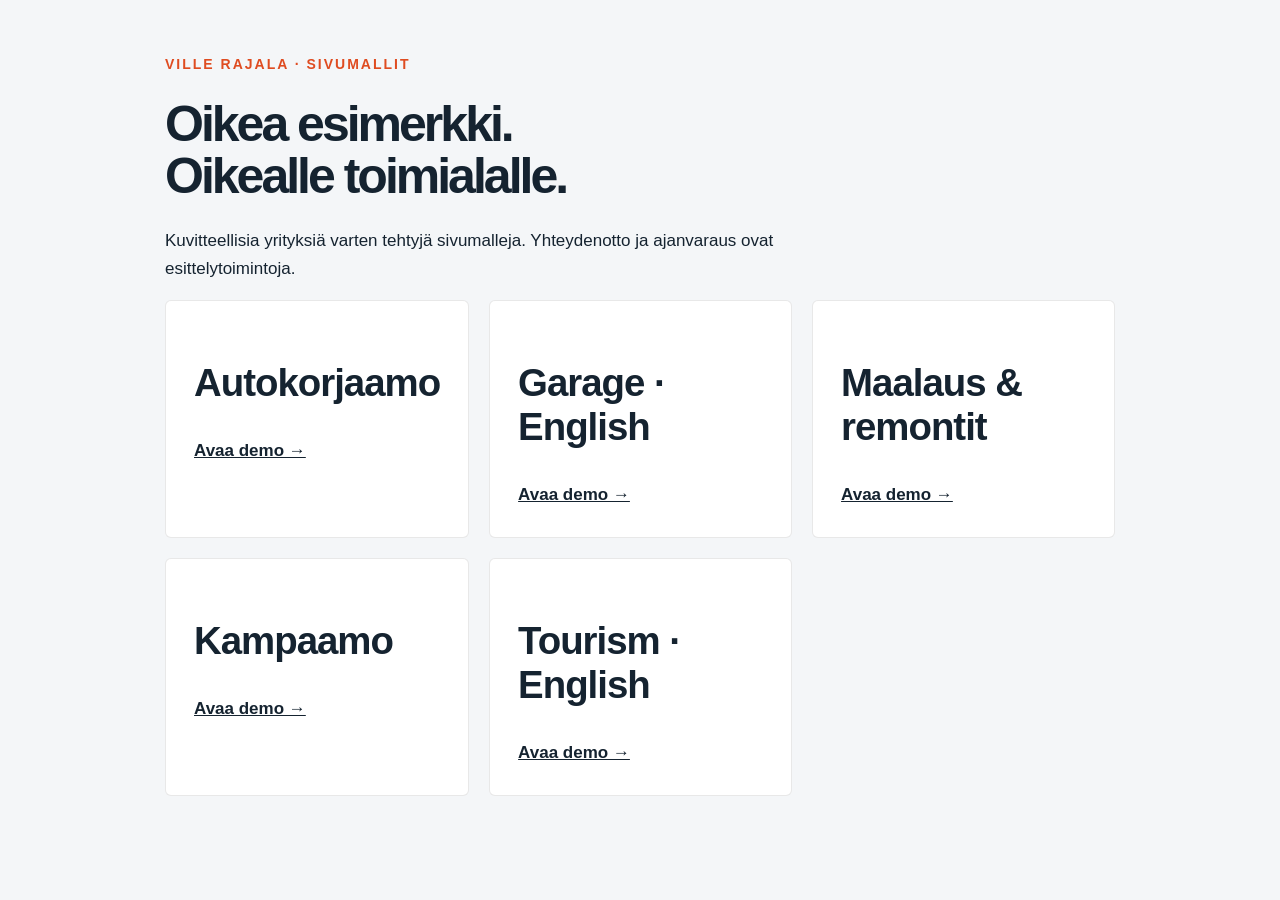
==== demos.html @ dd1b8a1c "Add fictional sector demos for garages, trades, salons and tourism" ====
<!doctype html>
<html lang="fi"><head><meta charset="utf-8"><meta name="viewport" content="width=device-width,initial-scale=1"><meta name="robots" content="noindex,nofollow"><title>Toimialakohtaiset sivumallit</title><style>
*{box-sizing:border-box}html{scroll-behavior:smooth}body{margin:0;font:17px/1.65 Arial,sans-serif;background:var(--paper);color:var(--ink);--paper:#f4f6f8;--ink:#152330;--accent:#df4c21}a{color:inherit}button,a{touch-action:manipulation}button{font:inherit;cursor:pointer}.notice{background:var(--ink);color:white;padding:10px 6%;font-size:14px;text-align:center}header{max-width:1240px;margin:auto;padding:24px 30px;display:flex;align-items:center;justify-content:space-between;gap:20px}.brand{font-size:25px;font-weight:900;letter-spacing:-1px;text-decoration:none}nav{display:flex;gap:25px;font-size:15px}nav a{text-decoration:none}main{max-width:1240px;margin:auto;padding:0 30px}.hero{display:grid;grid-template-columns:1fr 1fr;gap:50px;align-items:center;padding:45px 0 65px}.eyebrow{text-transform:uppercase;letter-spacing:2px;font-size:14px;font-weight:700;color:var(--accent)}h1{font-size:clamp(42px,5.7vw,76px);line-height:1.04;letter-spacing:-3px;margin:20px 0 25px;max-width:720px}h2{font-size:clamp(28px,3vw,40px);line-height:1.15;letter-spacing:-1px}h3{font-size:22px;line-height:1.25}p{max-width:650px}.lead{font-size:20px;color:var(--ink);opacity:.85}.button{display:inline-block;background:var(--ink);color:white;border:0;padding:16px 25px;text-decoration:none;border-radius:4px;font-weight:700}.secondary{margin-left:16px;font-size:15px}.photo{margin:0;position:relative}.photo img{width:100%;height:530px;object-fit:cover;display:block;border-radius:6px}.photo figcaption{font-size:12px;padding:8px 0;opacity:.65}.strip{border-top:1px solid #aaa7;border-bottom:1px solid #aaa7;display:flex;justify-content:space-between;gap:20px;padding:20px 0;font-weight:700}.section{padding:55px 0}.cards{display:grid;grid-template-columns:repeat(3,1fr);gap:20px}.card{background:white;border:1px solid #aaa4;padding:28px;border-radius:6px}.num{color:var(--accent);font-size:14px;letter-spacing:2px}.contact{background:var(--ink);color:white;padding:40px;border-radius:6px;display:grid;grid-template-columns:1.2fr 1fr;gap:40px}.contact h2{margin-top:0}.contact button{background:var(--paper);color:var(--ink);margin:0 8px 12px 0}.fine{font-size:14px;opacity:.75}.steps{display:flex;gap:28px;margin-top:30px}.steps>div{flex:1}footer{max-width:1240px;margin:auto;padding:35px 30px;font-size:14px;display:flex;justify-content:space-between;gap:25px}.gallery-links{display:flex;flex-wrap:wrap;gap:10px}.gallery-links a{padding:8px 12px;border:1px solid #aaa5;border-radius:4px}.hub{max-width:1000px;padding:50px 25px;margin:auto}.hub h1{font-size:50px}.hub .card a{font-weight:bold}.salon{--paper:#fff6f8;--ink:#441932;--accent:#b72865}.salon h1,.salon h2{font-family:Georgia,serif;font-weight:normal;letter-spacing:-2px}.salon .photo img{border-radius:220px 220px 8px 8px}.salon .hero{grid-template-columns:1.1fr .9fr}.trades{--paper:#f2f4ee;--ink:#223d2c;--accent:#9b421d}.trades .card{border-top:5px solid var(--ink)}.tourism{--paper:#f0f8fa;--ink:#063b4a;--accent:#087c83}.tourism .hero{grid-template-columns:1.1fr 1fr}.tourism .photo img{border-radius:140px 5px 5px 5px}.tourism h1{font-family:Georgia,serif;font-weight:normal}.tourism .card{border-radius:16px}dialog{max-width:520px;width:calc(100% - 40px);border:0;border-radius:12px;padding:30px;color:var(--ink);box-shadow:0 20px 100px #0005}dialog::backdrop{background:#0008}dialog h2{font-size:28px}a:focus-visible,button:focus-visible{outline:3px solid var(--accent);outline-offset:5px}@media(max-width:760px){header{padding:20px}nav{gap:14px;font-size:14px}main{padding:0 20px}.hero,.salon .hero,.tourism .hero{grid-template-columns:1fr;gap:25px;padding-top:25px}h1{letter-spacing:-2px}.photo img{height:350px}.cards,.contact{grid-template-columns:1fr}.strip{flex-wrap:wrap;font-size:14px}.contact{padding:25px}.steps{flex-direction:column;gap:0}footer{flex-direction:column}.secondary{display:inline-block;margin:15px 0 0}.hub .cards{grid-template-columns:1fr}}@media(prefers-reduced-motion:reduce){html{scroll-behavior:auto}}
</style></head><body><div id="app"></div><dialog id="demoDialog"><h2 id="dialogTitle"></h2><p id="dialogText"></p><button class="button" id="closeDialog">Sulje</button></dialog><script>
const q=new URLSearchParams(location.search),sector=q.get('sector'),en=q.get('lang')==='en'||sector==='tourism';
const configs={
garage:{brand:'VAIHDE / AUTOHUOLTO',enbrand:'SHIFT / AUTO SERVICE',eyebrow:'HUOLLOT · KORJAUKSET · DIAGNOSTIIKKA',eneyebrow:'SERVICING · REPAIRS · DIAGNOSTICS',title:'Autosi kuntoon.\nArki takaisin raiteilleen.',entitle:'Car trouble?\nLet’s get you moving.',lead:'Selkeästi sovittu työ, henkilökohtainen palvelu. Kerro, mitä autosi tarvitsee — sovitaan seuraava askel yhdessä.',enlead:'Straightforward advice and personal service. Tell us what your car needs and we’ll agree the next step together.',cta:'Kysy huoltoaikaa',encta:'Ask about availability',strip:['Huolto','Vianetsintä','Korjaus'],enstrip:['Service','Diagnostics','Repair'],services:[['Määräaikaishuolto','Kerro autosi malli, vuosimalli ja kilometrimäärä. Huollon sisältö ja hinta sovitaan ennen työtä.'],['Vianetsintä','Palaako merkkivalo tai kuuluuko outo ääni? Aloitetaan oireista ja selvitetään tarvittavat toimet.'],['Korjaustyöt','Jarrut, alusta ja tavalliset korjaukset. Työn laajuus ja mahdolliset lisätyöt käydään läpi yhdessä.']],enservices:[['Scheduled servicing','Share your car model, year and mileage. Agree the work and price before the service begins.'],['Fault diagnosis','A warning light or an unfamiliar sound? Start with the symptoms and identify the next steps.'],['Everyday repairs','Brakes, suspension and general repairs. Discuss the scope and any additional work before proceeding.']],alt:'Autokorjaamon työympäristö',enalt:'A car workshop',image:'https://images.unsplash.com/photo-1615906655593-ad0386982a0f?auto=format&fit=crop&w=1600&q=85'},
trades:{brand:'PINTA / MAALAUS & REMONTIT',eyebrow:'MAALAUS · PIENREMONTOINTI · VIIMEISTELY',title:'Uusi pinta.\nTilaa viihtyä.',lead:'Yhden huoneen raikastus tai kodin pintaremontti. Aloitetaan toiveistasi ja sovitaan toteutus, joka sopii arkeesi.',cta:'Kerro remonttitoiveesi',strip:['Sisämaalaukset','Pintaremontit','Huolellinen viimeistely'],services:[['Maalaustyöt','Seinät, katot ja muut sovitut pinnat. Sävyjen valinta, pohjatyöt ja toteutus käydään läpi ennen aloitusta.'],['Pienremontit','Pienet muutokset tekevät kodista toimivamman. Kerro kohteesta, niin rajataan työ ja aikataulu yhdessä.'],['Viimeistely','Listat ja yksityiskohdat viimeistelevät kokonaisuuden. Sovitaan myös suojaus ja työmaan siistiminen.']],alt:'Sinistä maalia levitetään telalla seinään',image:'https://images.unsplash.com/photo-1562259949-e8e7689d7828?auto=format&fit=crop&w=1600&q=85'},
salon:{brand:'LUMO / HAIR STUDIO',eyebrow:'LEIKKAUKSET · VÄRJÄYKSET · KAMPAUKSET',title:'Sinun hiuksesi.\nSinun tyylisi.',lead:'Pieni muutos tai kokonaan uusi ilme. Kuuntelemme toiveesi ja suunnittelemme hiukset, jotka tuntuvat omilta.',cta:'Kysy vapaata aikaa',strip:['Leikkaus','Väri','Viimeistely'],services:[['Leikkaus & muotoilu','Arkeen sopiva leikkaus alkaa keskustelusta. Kerro hiustesi pituus ja toiveesi aikaa sopiessasi.'],['Väri & sävyt','Pehmeää sävyä tai näkyvämpi muutos. Käydään läpi lähtötilanne ja tavoite ennen käsittelyä.'],['Kampaukset','Juhlapäivän viimeistely tai erityinen hetki. Kerro tilaisuudesta ja tuo halutessasi inspiraatiokuva.']],alt:'Hiusten muotoilua kampaamossa',image:'https://images.unsplash.com/photo-1580618672591-eb180b1a973f?auto=format&fit=crop&w=1600&q=85'},
tourism:{brand:'NUSA / ISLAND DAYS',eyebrow:'PRIVATE DAY TRIPS · ISLAND LIFE',title:'Less rushing.\nMore island.',lead:'Make room for the places you came to see. Plan a personal day around the coast, local stops and time on the water.',cta:'Plan a day out',strip:['Coastal days','Private itineraries','Local stops'],services:[['Coast & islands','Tell us where you’re staying and what you’d like to explore. Routes depend on local conditions and availability.'],['Your own pace','A day designed around your group. Discuss the stops, travel time and what is included before confirming.'],['A little more local','Leave time for a village stop, a market or a quiet view. Share your interests and we’ll shape a suggested day.']],alt:'Tropical Indonesian coast',image:'https://images.unsplash.com/photo-1678449722615-80036bf6e762?auto=format&fit=crop&w=1600&q=85'}
};
const escape=s=>String(s).replace(/[&<>"']/g,c=>({'&':'&amp;','<':'&lt;','>':'&gt;','"':'&quot;',"'":'&#39;'}[c]));
if(!configs[sector]){document.getElementById('app').innerHTML='<div class="hub"><span class="eyebrow">Ville Rajala · Sivumallit</span><h1>Oikea esimerkki.<br>Oikealle toimialalle.</h1><p>Kuvitteellisia yrityksiä varten tehtyjä sivumalleja. Yhteydenotto ja ajanvaraus ovat esittelytoimintoja.</p><div class="cards">'+[['garage','fi','Autokorjaamo'],['garage','en','Garage · English'],['trades','fi','Maalaus & remontit'],['salon','fi','Kampaamo'],['tourism','en','Tourism · English']].map(([s,l,t])=>'<article class="card"><h2>'+t+'</h2><a href="?sector='+s+'&lang='+l+'">Avaa demo →</a></article>').join('')+'</div></div>'}else{
const c=configs[sector],english=en;document.documentElement.lang=english?'en':'fi';document.body.className=sector;const v=k=>english&&c['en'+k]?c['en'+k]:c[k];const brand=v('brand');document.title=brand+' — '+(english?'Fictional website demo':'Kuvitteellinen sivumalli');
const services=v('services');document.getElementById('app').innerHTML=`<div class="notice">${english?'DEMO · Fictional business. No services can be booked or purchased here.':'ESITTELYMALLI · Kuvitteellinen yritys. Sivulta ei voi tilata palveluja.'}</div><header><a class="brand" href="#">${escape(brand)}</a><nav><a href="#services">${english?'Services':'Palvelut'}</a><a href="#contact">${english?'Contact':'Yhteydenotto'}</a></nav></header><main><section class="hero"><div><div class="eyebrow">${escape(v('eyebrow'))}</div><h1>${escape(v('title')).replace(/\n/g,'<br>')}</h1><p class="lead">${escape(v('lead'))}</p><a class="button" href="#contact">${escape(v('cta'))}</a><br><a class="secondary" href="#services">${english?'Explore the services':'Tutustu palveluihin'}</a></div><figure class="photo"><img src="${escape(c.image)}" alt="${escape(v('alt'))}" width="700" height="700"><figcaption>${english?'Illustrative stock photograph — not this fictional business.':'Kuvituskuva — ei kuvitteellisen yrityksen asiakastyö.'}</figcaption></figure></section><div class="strip">${v('strip').map(t=>'<span>'+escape(t)+'</span>').join('')}</div><section id="services" class="section"><span class="eyebrow">${english?'A place to start':'Mistä aloitetaan?'}</span><h2>${english?'Choose what you need.':'Palvelut sinun tarpeisiisi.'}</h2><div class="cards">${services.map(([t,d],i)=>'<article class="card"><span class="num">0'+(i+1)+'</span><h3>'+escape(t)+'</h3><p>'+escape(d)+'</p></article>').join('')}</div><div class="steps">${(english?['01 · Tell us what you have in mind','02 · Agree the details and price','03 · Confirm before work begins']:['01 · Kerro tarpeestasi','02 · Sovitaan sisältö ja hinta','03 · Vahvistetaan toteutus']).map(t=>'<div><p>'+t+'</p></div>').join('')}</div></section><section id="contact" class="section"><div class="contact"><div><h2>${escape(v('cta'))}</h2><p>${english?'Share your preferred date and a few details. In a real customer site, these buttons connect directly to the business.':'Kerro toivomasi ajankohta ja muutama tieto tarpeestasi. Asiakkaan valmiilla sivulla painikkeet yhdistävät suoraan yritykseen.'}</p><p class="fine">${english?'Demo contact details: no real address, hours or phone number is represented.':'Esittelymalli: todellinen osoite, aukioloajat ja yhteystiedot lisätään asiakkaan hyväksynnällä.'}</p></div><div><button class="button demo-action">${sector==='tourism'?'WhatsApp · demo':english?'Call · demo':'Soita · esittely'}</button><button class="button demo-action">${english?'Email · demo':'Sähköposti · esittely'}</button><p class="fine">${english?'No message is sent. This example does not collect personal information.':'Viestiä ei lähetetä. Tämä esimerkki ei kerää henkilötietoja.'}</p></div></div></section></main><footer><span>${escape(brand)} · ${english?'Fictional design example':'Kuvitteellinen sivumalli'}</span><a href="demos.html">${english?'All demo sites':'Kaikki sivumallit'}</a></footer>`;
const dialog=document.getElementById('demoDialog');document.getElementById('dialogTitle').textContent=english?'This is a demo':'Tämä on esittelytoiminto';document.getElementById('dialogText').textContent=english?'On a commissioned site, this button opens the business’s approved contact channel. No call, booking or message has been made.':'Tilatulla sivulla painike avaa yrityksen hyväksymän yhteydenottokanavan. Puhelua, varausta tai viestiä ei ole tehty.';document.getElementById('closeDialog').textContent=english?'Close':'Sulje';document.querySelectorAll('.demo-action').forEach(b=>b.addEventListener('click',()=>dialog.showModal()));document.getElementById('closeDialog').onclick=()=>dialog.close();
}
</script></body></html>
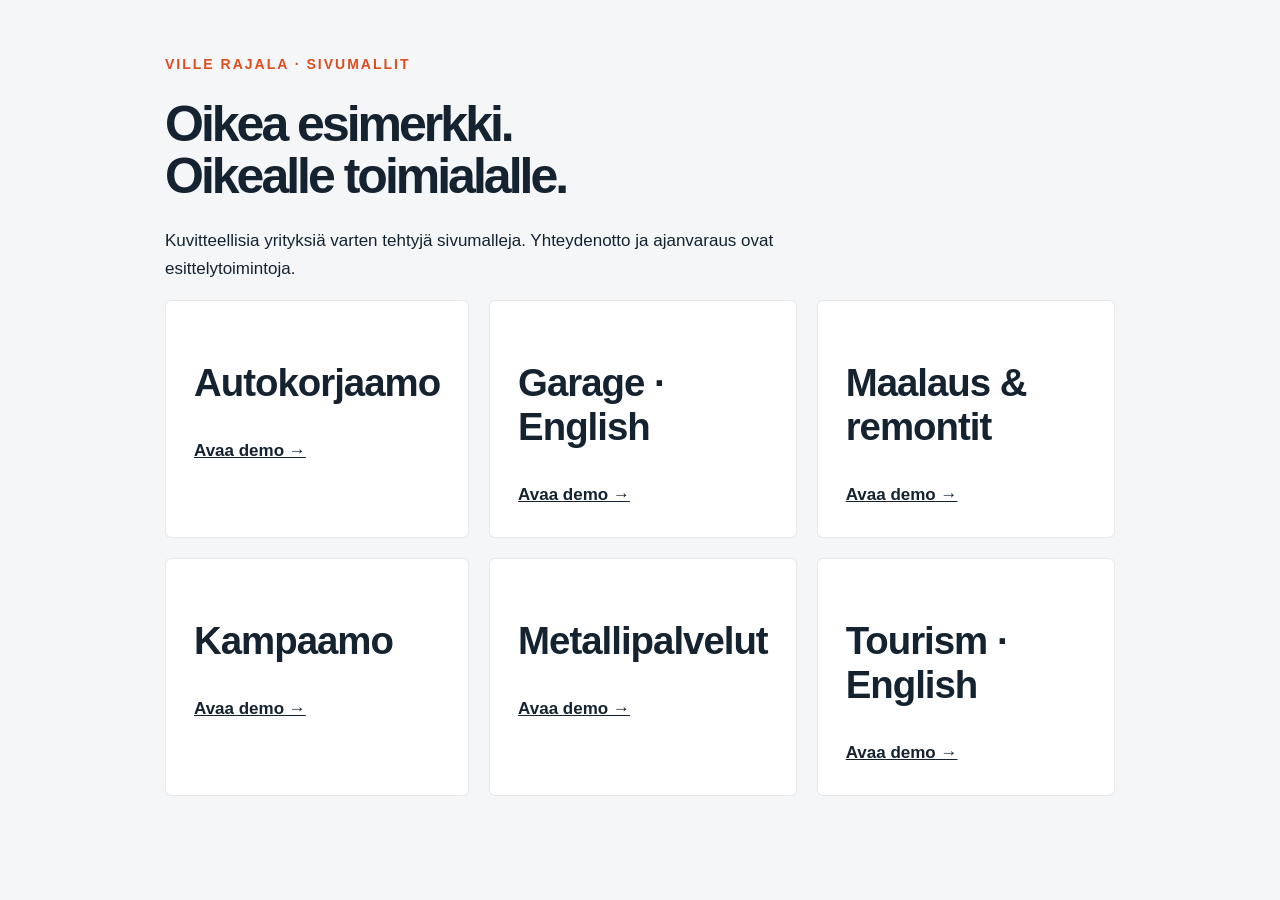
==== commit 4ff680db: "Add Finnish industrial services demo" ====
--- a/demos.html
+++ b/demos.html
@@ -1,16 +1,17 @@
 <!doctype html>
 <html lang="fi"><head><meta charset="utf-8"><meta name="viewport" content="width=device-width,initial-scale=1"><meta name="robots" content="noindex,nofollow"><title>Toimialakohtaiset sivumallit</title><style>
-*{box-sizing:border-box}html{scroll-behavior:smooth}body{margin:0;font:17px/1.65 Arial,sans-serif;background:var(--paper);color:var(--ink);--paper:#f4f6f8;--ink:#152330;--accent:#df4c21}a{color:inherit}button,a{touch-action:manipulation}button{font:inherit;cursor:pointer}.notice{background:var(--ink);color:white;padding:10px 6%;font-size:14px;text-align:center}header{max-width:1240px;margin:auto;padding:24px 30px;display:flex;align-items:center;justify-content:space-between;gap:20px}.brand{font-size:25px;font-weight:900;letter-spacing:-1px;text-decoration:none}nav{display:flex;gap:25px;font-size:15px}nav a{text-decoration:none}main{max-width:1240px;margin:auto;padding:0 30px}.hero{display:grid;grid-template-columns:1fr 1fr;gap:50px;align-items:center;padding:45px 0 65px}.eyebrow{text-transform:uppercase;letter-spacing:2px;font-size:14px;font-weight:700;color:var(--accent)}h1{font-size:clamp(42px,5.7vw,76px);line-height:1.04;letter-spacing:-3px;margin:20px 0 25px;max-width:720px}h2{font-size:clamp(28px,3vw,40px);line-height:1.15;letter-spacing:-1px}h3{font-size:22px;line-height:1.25}p{max-width:650px}.lead{font-size:20px;color:var(--ink);opacity:.85}.button{display:inline-block;background:var(--ink);color:white;border:0;padding:16px 25px;text-decoration:none;border-radius:4px;font-weight:700}.secondary{margin-left:16px;font-size:15px}.photo{margin:0;position:relative}.photo img{width:100%;height:530px;object-fit:cover;display:block;border-radius:6px}.photo figcaption{font-size:12px;padding:8px 0;opacity:.65}.strip{border-top:1px solid #aaa7;border-bottom:1px solid #aaa7;display:flex;justify-content:space-between;gap:20px;padding:20px 0;font-weight:700}.section{padding:55px 0}.cards{display:grid;grid-template-columns:repeat(3,1fr);gap:20px}.card{background:white;border:1px solid #aaa4;padding:28px;border-radius:6px}.num{color:var(--accent);font-size:14px;letter-spacing:2px}.contact{background:var(--ink);color:white;padding:40px;border-radius:6px;display:grid;grid-template-columns:1.2fr 1fr;gap:40px}.contact h2{margin-top:0}.contact button{background:var(--paper);color:var(--ink);margin:0 8px 12px 0}.fine{font-size:14px;opacity:.75}.steps{display:flex;gap:28px;margin-top:30px}.steps>div{flex:1}footer{max-width:1240px;margin:auto;padding:35px 30px;font-size:14px;display:flex;justify-content:space-between;gap:25px}.gallery-links{display:flex;flex-wrap:wrap;gap:10px}.gallery-links a{padding:8px 12px;border:1px solid #aaa5;border-radius:4px}.hub{max-width:1000px;padding:50px 25px;margin:auto}.hub h1{font-size:50px}.hub .card a{font-weight:bold}.salon{--paper:#fff6f8;--ink:#441932;--accent:#b72865}.salon h1,.salon h2{font-family:Georgia,serif;font-weight:normal;letter-spacing:-2px}.salon .photo img{border-radius:220px 220px 8px 8px}.salon .hero{grid-template-columns:1.1fr .9fr}.trades{--paper:#f2f4ee;--ink:#223d2c;--accent:#9b421d}.trades .card{border-top:5px solid var(--ink)}.tourism{--paper:#f0f8fa;--ink:#063b4a;--accent:#087c83}.tourism .hero{grid-template-columns:1.1fr 1fr}.tourism .photo img{border-radius:140px 5px 5px 5px}.tourism h1{font-family:Georgia,serif;font-weight:normal}.tourism .card{border-radius:16px}dialog{max-width:520px;width:calc(100% - 40px);border:0;border-radius:12px;padding:30px;color:var(--ink);box-shadow:0 20px 100px #0005}dialog::backdrop{background:#0008}dialog h2{font-size:28px}a:focus-visible,button:focus-visible{outline:3px solid var(--accent);outline-offset:5px}@media(max-width:760px){header{padding:20px}nav{gap:14px;font-size:14px}main{padding:0 20px}.hero,.salon .hero,.tourism .hero{grid-template-columns:1fr;gap:25px;padding-top:25px}h1{letter-spacing:-2px}.photo img{height:350px}.cards,.contact{grid-template-columns:1fr}.strip{flex-wrap:wrap;font-size:14px}.contact{padding:25px}.steps{flex-direction:column;gap:0}footer{flex-direction:column}.secondary{display:inline-block;margin:15px 0 0}.hub .cards{grid-template-columns:1fr}}@media(prefers-reduced-motion:reduce){html{scroll-behavior:auto}}
+*{box-sizing:border-box}html{scroll-behavior:smooth}body{margin:0;font:17px/1.65 Arial,sans-serif;background:var(--paper);color:var(--ink);--paper:#f4f6f8;--ink:#152330;--accent:#df4c21}a{color:inherit}button,a{touch-action:manipulation}button{font:inherit;cursor:pointer}.notice{background:var(--ink);color:white;padding:10px 6%;font-size:14px;text-align:center}header{max-width:1240px;margin:auto;padding:24px 30px;display:flex;align-items:center;justify-content:space-between;gap:20px}.brand{font-size:25px;font-weight:900;letter-spacing:-1px;text-decoration:none}nav{display:flex;gap:25px;font-size:15px}nav a{text-decoration:none}main{max-width:1240px;margin:auto;padding:0 30px}.hero{display:grid;grid-template-columns:1fr 1fr;gap:50px;align-items:center;padding:45px 0 65px}.eyebrow{text-transform:uppercase;letter-spacing:2px;font-size:14px;font-weight:700;color:var(--accent)}h1{font-size:clamp(42px,5.7vw,76px);line-height:1.04;letter-spacing:-3px;margin:20px 0 25px;max-width:720px}h2{font-size:clamp(28px,3vw,40px);line-height:1.15;letter-spacing:-1px}h3{font-size:22px;line-height:1.25}p{max-width:650px}.lead{font-size:20px;color:var(--ink);opacity:.85}.button{display:inline-block;background:var(--ink);color:white;border:0;padding:16px 25px;text-decoration:none;border-radius:4px;font-weight:700}.secondary{margin-left:16px;font-size:15px}.photo{margin:0;position:relative}.photo img{width:100%;height:530px;object-fit:cover;display:block;border-radius:6px}.photo figcaption{font-size:12px;padding:8px 0;opacity:.65}.strip{border-top:1px solid #aaa7;border-bottom:1px solid #aaa7;display:flex;justify-content:space-between;gap:20px;padding:20px 0;font-weight:700}.section{padding:55px 0}.cards{display:grid;grid-template-columns:repeat(3,1fr);gap:20px}.card{background:white;border:1px solid #aaa4;padding:28px;border-radius:6px}.num{color:var(--accent);font-size:14px;letter-spacing:2px}.contact{background:var(--ink);color:white;padding:40px;border-radius:6px;display:grid;grid-template-columns:1.2fr 1fr;gap:40px}.contact h2{margin-top:0}.contact button{background:var(--paper);color:var(--ink);margin:0 8px 12px 0}.fine{font-size:14px;opacity:.75}.steps{display:flex;gap:28px;margin-top:30px}.steps>div{flex:1}footer{max-width:1240px;margin:auto;padding:35px 30px;font-size:14px;display:flex;justify-content:space-between;gap:25px}.gallery-links{display:flex;flex-wrap:wrap;gap:10px}.gallery-links a{padding:8px 12px;border:1px solid #aaa5;border-radius:4px}.hub{max-width:1000px;padding:50px 25px;margin:auto}.hub h1{font-size:50px}.hub .card a{font-weight:bold}.salon{--paper:#fff6f8;--ink:#441932;--accent:#b72865}.salon h1,.salon h2{font-family:Georgia,serif;font-weight:normal;letter-spacing:-2px}.salon .photo img{border-radius:220px 220px 8px 8px}.salon .hero{grid-template-columns:1.1fr .9fr}.trades{--paper:#f2f4ee;--ink:#223d2c;--accent:#9b421d}.trades .card{border-top:5px solid var(--ink)}.industrial{--paper:#f0f2f3;--ink:#1c2930;--accent:#d66a1f}.industrial .card{border-left:5px solid var(--accent)}.industrial .photo img{filter:saturate(.72) contrast(1.08)}.tourism{--paper:#f0f8fa;--ink:#063b4a;--accent:#087c83}.tourism .hero{grid-template-columns:1.1fr 1fr}.tourism .photo img{border-radius:140px 5px 5px 5px}.tourism h1{font-family:Georgia,serif;font-weight:normal}.tourism .card{border-radius:16px}dialog{max-width:520px;width:calc(100% - 40px);border:0;border-radius:12px;padding:30px;color:var(--ink);box-shadow:0 20px 100px #0005}dialog::backdrop{background:#0008}dialog h2{font-size:28px}a:focus-visible,button:focus-visible{outline:3px solid var(--accent);outline-offset:5px}@media(max-width:760px){header{padding:20px}nav{gap:14px;font-size:14px}main{padding:0 20px}.hero,.salon .hero,.tourism .hero{grid-template-columns:1fr;gap:25px;padding-top:25px}h1{letter-spacing:-2px}.photo img{height:350px}.cards,.contact{grid-template-columns:1fr}.strip{flex-wrap:wrap;font-size:14px}.contact{padding:25px}.steps{flex-direction:column;gap:0}footer{flex-direction:column}.secondary{display:inline-block;margin:15px 0 0}.hub .cards{grid-template-columns:1fr}}@media(prefers-reduced-motion:reduce){html{scroll-behavior:auto}}
 </style></head><body><div id="app"></div><dialog id="demoDialog"><h2 id="dialogTitle"></h2><p id="dialogText"></p><button class="button" id="closeDialog">Sulje</button></dialog><script>
 const q=new URLSearchParams(location.search),sector=q.get('sector'),en=q.get('lang')==='en'||sector==='tourism';
 const configs={
 garage:{brand:'VAIHDE / AUTOHUOLTO',enbrand:'SHIFT / AUTO SERVICE',eyebrow:'HUOLLOT · KORJAUKSET · DIAGNOSTIIKKA',eneyebrow:'SERVICING · REPAIRS · DIAGNOSTICS',title:'Autosi kuntoon.\nArki takaisin raiteilleen.',entitle:'Car trouble?\nLet’s get you moving.',lead:'Selkeästi sovittu työ, henkilökohtainen palvelu. Kerro, mitä autosi tarvitsee — sovitaan seuraava askel yhdessä.',enlead:'Straightforward advice and personal service. Tell us what your car needs and we’ll agree the next step together.',cta:'Kysy huoltoaikaa',encta:'Ask about availability',strip:['Huolto','Vianetsintä','Korjaus'],enstrip:['Service','Diagnostics','Repair'],services:[['Määräaikaishuolto','Kerro autosi malli, vuosimalli ja kilometrimäärä. Huollon sisältö ja hinta sovitaan ennen työtä.'],['Vianetsintä','Palaako merkkivalo tai kuuluuko outo ääni? Aloitetaan oireista ja selvitetään tarvittavat toimet.'],['Korjaustyöt','Jarrut, alusta ja tavalliset korjaukset. Työn laajuus ja mahdolliset lisätyöt käydään läpi yhdessä.']],enservices:[['Scheduled servicing','Share your car model, year and mileage. Agree the work and price before the service begins.'],['Fault diagnosis','A warning light or an unfamiliar sound? Start with the symptoms and identify the next steps.'],['Everyday repairs','Brakes, suspension and general repairs. Discuss the scope and any additional work before proceeding.']],alt:'Autokorjaamon työympäristö',enalt:'A car workshop',image:'https://images.unsplash.com/photo-1615906655593-ad0386982a0f?auto=format&fit=crop&w=1600&q=85'},
 trades:{brand:'PINTA / MAALAUS & REMONTIT',eyebrow:'MAALAUS · PIENREMONTOINTI · VIIMEISTELY',title:'Uusi pinta.\nTilaa viihtyä.',lead:'Yhden huoneen raikastus tai kodin pintaremontti. Aloitetaan toiveistasi ja sovitaan toteutus, joka sopii arkeesi.',cta:'Kerro remonttitoiveesi',strip:['Sisämaalaukset','Pintaremontit','Huolellinen viimeistely'],services:[['Maalaustyöt','Seinät, katot ja muut sovitut pinnat. Sävyjen valinta, pohjatyöt ja toteutus käydään läpi ennen aloitusta.'],['Pienremontit','Pienet muutokset tekevät kodista toimivamman. Kerro kohteesta, niin rajataan työ ja aikataulu yhdessä.'],['Viimeistely','Listat ja yksityiskohdat viimeistelevät kokonaisuuden. Sovitaan myös suojaus ja työmaan siistiminen.']],alt:'Sinistä maalia levitetään telalla seinään',image:'https://images.unsplash.com/photo-1562259949-e8e7689d7828?auto=format&fit=crop&w=1600&q=85'},
 salon:{brand:'LUMO / HAIR STUDIO',eyebrow:'LEIKKAUKSET · VÄRJÄYKSET · KAMPAUKSET',title:'Sinun hiuksesi.\nSinun tyylisi.',lead:'Pieni muutos tai kokonaan uusi ilme. Kuuntelemme toiveesi ja suunnittelemme hiukset, jotka tuntuvat omilta.',cta:'Kysy vapaata aikaa',strip:['Leikkaus','Väri','Viimeistely'],services:[['Leikkaus & muotoilu','Arkeen sopiva leikkaus alkaa keskustelusta. Kerro hiustesi pituus ja toiveesi aikaa sopiessasi.'],['Väri & sävyt','Pehmeää sävyä tai näkyvämpi muutos. Käydään läpi lähtötilanne ja tavoite ennen käsittelyä.'],['Kampaukset','Juhlapäivän viimeistely tai erityinen hetki. Kerro tilaisuudesta ja tuo halutessasi inspiraatiokuva.']],alt:'Hiusten muotoilua kampaamossa',image:'https://images.unsplash.com/photo-1580618672591-eb180b1a973f?auto=format&fit=crop&w=1600&q=85'},
+industrial:{brand:'TERÄS / METALLIPALVELUT',eyebrow:'HITSAUS · KONEISTUS · ASENNUKSET',title:'Metallityöt.\nMitoista valmiiksi.',lead:'Yksittäinen osa tai sovittu kokonaisuus. Kerro kohde, materiaali ja mitat — rajataan toteutus ennen työn aloitusta.',cta:'Pyydä arviota työstä',strip:['Hitsaus','Koneistus','Asennukset'],services:[['Hitsaus ja korjaukset','Teräs- ja metallirakenteiden sovitut hitsaus- ja korjaustyöt. Materiaali, mitat ja käyttökohde käydään läpi ennen tarjousta.'],['Koneistus ja valmistus','Yksittäiset osat ja pienet sarjat piirustusten tai sovittujen mittojen mukaan. Toleranssit ja toimitussisältö vahvistetaan etukäteen.'],['Asennus ja huolto','Sovitut asennus- ja kunnossapitotyöt yrityksille ja muille asiakkaille. Kohde, työvaiheet ja turvallisuusvaatimukset määritellään ennen toteutusta.']],alt:'Metallityötä teollisessa työympäristössä',image:'https://images.unsplash.com/photo-1504917595217-d4dc5ebe6122?auto=format&fit=crop&w=1600&q=85'},
 tourism:{brand:'NUSA / ISLAND DAYS',eyebrow:'PRIVATE DAY TRIPS · ISLAND LIFE',title:'Less rushing.\nMore island.',lead:'Make room for the places you came to see. Plan a personal day around the coast, local stops and time on the water.',cta:'Plan a day out',strip:['Coastal days','Private itineraries','Local stops'],services:[['Coast & islands','Tell us where you’re staying and what you’d like to explore. Routes depend on local conditions and availability.'],['Your own pace','A day designed around your group. Discuss the stops, travel time and what is included before confirming.'],['A little more local','Leave time for a village stop, a market or a quiet view. Share your interests and we’ll shape a suggested day.']],alt:'Tropical Indonesian coast',image:'https://images.unsplash.com/photo-1678449722615-80036bf6e762?auto=format&fit=crop&w=1600&q=85'}
 };
 const escape=s=>String(s).replace(/[&<>"']/g,c=>({'&':'&amp;','<':'&lt;','>':'&gt;','"':'&quot;',"'":'&#39;'}[c]));
-if(!configs[sector]){document.getElementById('app').innerHTML='<div class="hub"><span class="eyebrow">Ville Rajala · Sivumallit</span><h1>Oikea esimerkki.<br>Oikealle toimialalle.</h1><p>Kuvitteellisia yrityksiä varten tehtyjä sivumalleja. Yhteydenotto ja ajanvaraus ovat esittelytoimintoja.</p><div class="cards">'+[['garage','fi','Autokorjaamo'],['garage','en','Garage · English'],['trades','fi','Maalaus & remontit'],['salon','fi','Kampaamo'],['tourism','en','Tourism · English']].map(([s,l,t])=>'<article class="card"><h2>'+t+'</h2><a href="?sector='+s+'&lang='+l+'">Avaa demo →</a></article>').join('')+'</div></div>'}else{
+if(!configs[sector]){document.getElementById('app').innerHTML='<div class="hub"><span class="eyebrow">Ville Rajala · Sivumallit</span><h1>Oikea esimerkki.<br>Oikealle toimialalle.</h1><p>Kuvitteellisia yrityksiä varten tehtyjä sivumalleja. Yhteydenotto ja ajanvaraus ovat esittelytoimintoja.</p><div class="cards">'+[['garage','fi','Autokorjaamo'],['garage','en','Garage · English'],['trades','fi','Maalaus & remontit'],['salon','fi','Kampaamo'],['industrial','fi','Metallipalvelut'],['tourism','en','Tourism · English']].map(([s,l,t])=>'<article class="card"><h2>'+t+'</h2><a href="?sector='+s+'&lang='+l+'">Avaa demo →</a></article>').join('')+'</div></div>'}else{
 const c=configs[sector],english=en;document.documentElement.lang=english?'en':'fi';document.body.className=sector;const v=k=>english&&c['en'+k]?c['en'+k]:c[k];const brand=v('brand');document.title=brand+' — '+(english?'Fictional website demo':'Kuvitteellinen sivumalli');
 const services=v('services');document.getElementById('app').innerHTML=`<div class="notice">${english?'DEMO · Fictional business. No services can be booked or purchased here.':'ESITTELYMALLI · Kuvitteellinen yritys. Sivulta ei voi tilata palveluja.'}</div><header><a class="brand" href="#">${escape(brand)}</a><nav><a href="#services">${english?'Services':'Palvelut'}</a><a href="#contact">${english?'Contact':'Yhteydenotto'}</a></nav></header><main><section class="hero"><div><div class="eyebrow">${escape(v('eyebrow'))}</div><h1>${escape(v('title')).replace(/\n/g,'<br>')}</h1><p class="lead">${escape(v('lead'))}</p><a class="button" href="#contact">${escape(v('cta'))}</a><br><a class="secondary" href="#services">${english?'Explore the services':'Tutustu palveluihin'}</a></div><figure class="photo"><img src="${escape(c.image)}" alt="${escape(v('alt'))}" width="700" height="700"><figcaption>${english?'Illustrative stock photograph — not this fictional business.':'Kuvituskuva — ei kuvitteellisen yrityksen asiakastyö.'}</figcaption></figure></section><div class="strip">${v('strip').map(t=>'<span>'+escape(t)+'</span>').join('')}</div><section id="services" class="section"><span class="eyebrow">${english?'A place to start':'Mistä aloitetaan?'}</span><h2>${english?'Choose what you need.':'Palvelut sinun tarpeisiisi.'}</h2><div class="cards">${services.map(([t,d],i)=>'<article class="card"><span class="num">0'+(i+1)+'</span><h3>'+escape(t)+'</h3><p>'+escape(d)+'</p></article>').join('')}</div><div class="steps">${(english?['01 · Tell us what you have in mind','02 · Agree the details and price','03 · Confirm before work begins']:['01 · Kerro tarpeestasi','02 · Sovitaan sisältö ja hinta','03 · Vahvistetaan toteutus']).map(t=>'<div><p>'+t+'</p></div>').join('')}</div></section><section id="contact" class="section"><div class="contact"><div><h2>${escape(v('cta'))}</h2><p>${english?'Share your preferred date and a few details. In a real customer site, these buttons connect directly to the business.':'Kerro toivomasi ajankohta ja muutama tieto tarpeestasi. Asiakkaan valmiilla sivulla painikkeet yhdistävät suoraan yritykseen.'}</p><p class="fine">${english?'Demo contact details: no real address, hours or phone number is represented.':'Esittelymalli: todellinen osoite, aukioloajat ja yhteystiedot lisätään asiakkaan hyväksynnällä.'}</p></div><div><button class="button demo-action">${sector==='tourism'?'WhatsApp · demo':english?'Call · demo':'Soita · esittely'}</button><button class="button demo-action">${english?'Email · demo':'Sähköposti · esittely'}</button><p class="fine">${english?'No message is sent. This example does not collect personal information.':'Viestiä ei lähetetä. Tämä esimerkki ei kerää henkilötietoja.'}</p></div></div></section></main><footer><span>${escape(brand)} · ${english?'Fictional design example':'Kuvitteellinen sivumalli'}</span><a href="demos.html">${english?'All demo sites':'Kaikki sivumallit'}</a></footer>`;
 const dialog=document.getElementById('demoDialog');document.getElementById('dialogTitle').textContent=english?'This is a demo':'Tämä on esittelytoiminto';document.getElementById('dialogText').textContent=english?'On a commissioned site, this button opens the business’s approved contact channel. No call, booking or message has been made.':'Tilatulla sivulla painike avaa yrityksen hyväksymän yhteydenottokanavan. Puhelua, varausta tai viestiä ei ole tehty.';document.getElementById('closeDialog').textContent=english?'Close':'Sulje';document.querySelectorAll('.demo-action').forEach(b=>b.addEventListener('click',()=>dialog.showModal()));document.getElementById('closeDialog').onclick=()=>dialog.close();
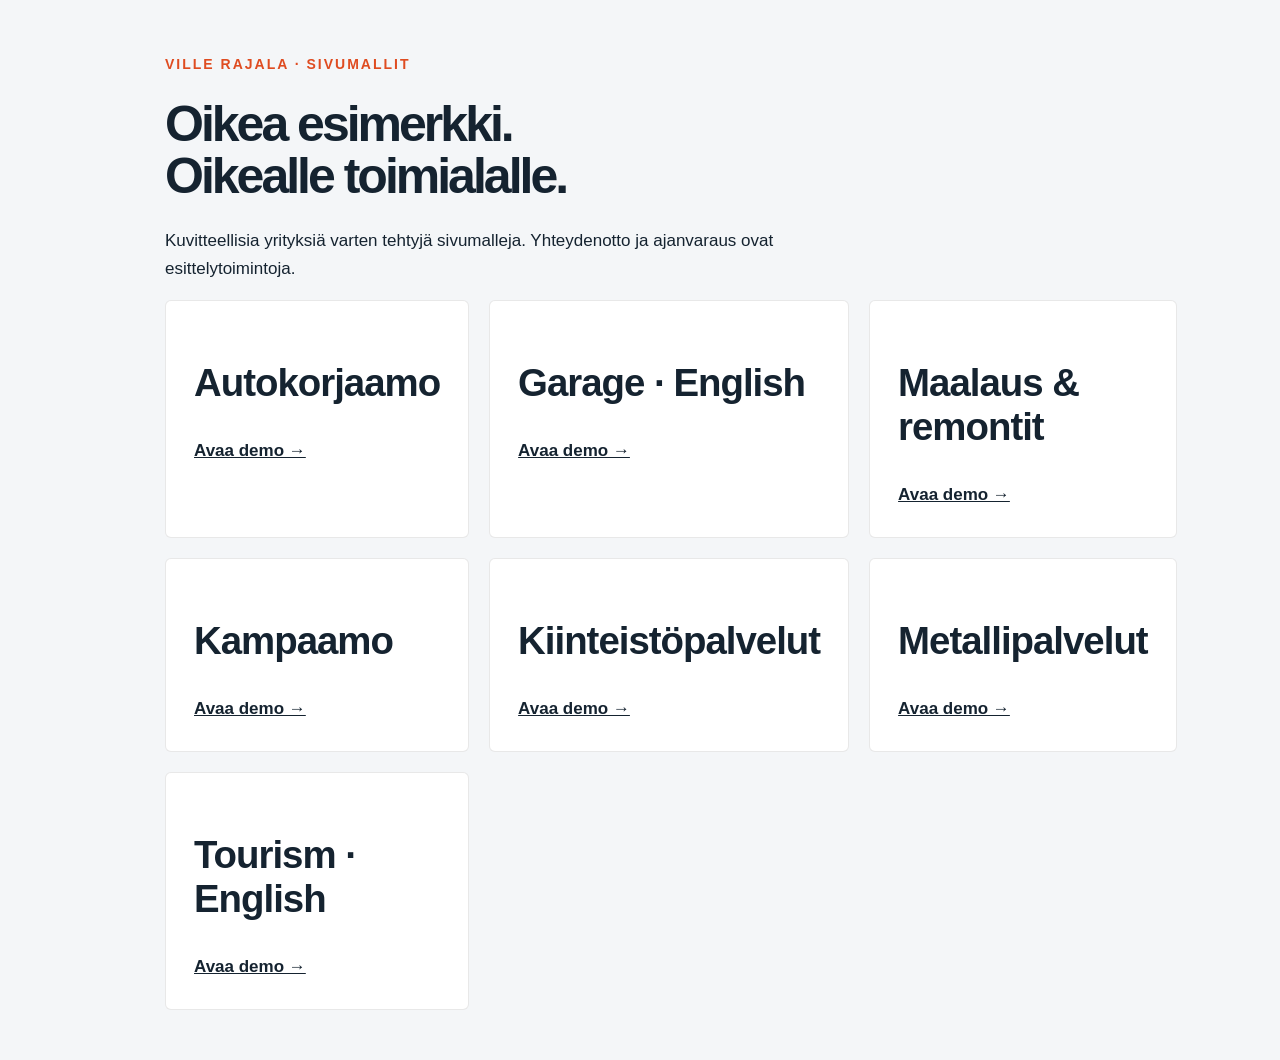
==== commit 52f8ebd1: "Add Finnish property services demo" ====
--- a/demos.html
+++ b/demos.html
@@ -1,17 +1,18 @@
 <!doctype html>
 <html lang="fi"><head><meta charset="utf-8"><meta name="viewport" content="width=device-width,initial-scale=1"><meta name="robots" content="noindex,nofollow"><title>Toimialakohtaiset sivumallit</title><style>
-*{box-sizing:border-box}html{scroll-behavior:smooth}body{margin:0;font:17px/1.65 Arial,sans-serif;background:var(--paper);color:var(--ink);--paper:#f4f6f8;--ink:#152330;--accent:#df4c21}a{color:inherit}button,a{touch-action:manipulation}button{font:inherit;cursor:pointer}.notice{background:var(--ink);color:white;padding:10px 6%;font-size:14px;text-align:center}header{max-width:1240px;margin:auto;padding:24px 30px;display:flex;align-items:center;justify-content:space-between;gap:20px}.brand{font-size:25px;font-weight:900;letter-spacing:-1px;text-decoration:none}nav{display:flex;gap:25px;font-size:15px}nav a{text-decoration:none}main{max-width:1240px;margin:auto;padding:0 30px}.hero{display:grid;grid-template-columns:1fr 1fr;gap:50px;align-items:center;padding:45px 0 65px}.eyebrow{text-transform:uppercase;letter-spacing:2px;font-size:14px;font-weight:700;color:var(--accent)}h1{font-size:clamp(42px,5.7vw,76px);line-height:1.04;letter-spacing:-3px;margin:20px 0 25px;max-width:720px}h2{font-size:clamp(28px,3vw,40px);line-height:1.15;letter-spacing:-1px}h3{font-size:22px;line-height:1.25}p{max-width:650px}.lead{font-size:20px;color:var(--ink);opacity:.85}.button{display:inline-block;background:var(--ink);color:white;border:0;padding:16px 25px;text-decoration:none;border-radius:4px;font-weight:700}.secondary{margin-left:16px;font-size:15px}.photo{margin:0;position:relative}.photo img{width:100%;height:530px;object-fit:cover;display:block;border-radius:6px}.photo figcaption{font-size:12px;padding:8px 0;opacity:.65}.strip{border-top:1px solid #aaa7;border-bottom:1px solid #aaa7;display:flex;justify-content:space-between;gap:20px;padding:20px 0;font-weight:700}.section{padding:55px 0}.cards{display:grid;grid-template-columns:repeat(3,1fr);gap:20px}.card{background:white;border:1px solid #aaa4;padding:28px;border-radius:6px}.num{color:var(--accent);font-size:14px;letter-spacing:2px}.contact{background:var(--ink);color:white;padding:40px;border-radius:6px;display:grid;grid-template-columns:1.2fr 1fr;gap:40px}.contact h2{margin-top:0}.contact button{background:var(--paper);color:var(--ink);margin:0 8px 12px 0}.fine{font-size:14px;opacity:.75}.steps{display:flex;gap:28px;margin-top:30px}.steps>div{flex:1}footer{max-width:1240px;margin:auto;padding:35px 30px;font-size:14px;display:flex;justify-content:space-between;gap:25px}.gallery-links{display:flex;flex-wrap:wrap;gap:10px}.gallery-links a{padding:8px 12px;border:1px solid #aaa5;border-radius:4px}.hub{max-width:1000px;padding:50px 25px;margin:auto}.hub h1{font-size:50px}.hub .card a{font-weight:bold}.salon{--paper:#fff6f8;--ink:#441932;--accent:#b72865}.salon h1,.salon h2{font-family:Georgia,serif;font-weight:normal;letter-spacing:-2px}.salon .photo img{border-radius:220px 220px 8px 8px}.salon .hero{grid-template-columns:1.1fr .9fr}.trades{--paper:#f2f4ee;--ink:#223d2c;--accent:#9b421d}.trades .card{border-top:5px solid var(--ink)}.industrial{--paper:#f0f2f3;--ink:#1c2930;--accent:#d66a1f}.industrial .card{border-left:5px solid var(--accent)}.industrial .photo img{filter:saturate(.72) contrast(1.08)}.tourism{--paper:#f0f8fa;--ink:#063b4a;--accent:#087c83}.tourism .hero{grid-template-columns:1.1fr 1fr}.tourism .photo img{border-radius:140px 5px 5px 5px}.tourism h1{font-family:Georgia,serif;font-weight:normal}.tourism .card{border-radius:16px}dialog{max-width:520px;width:calc(100% - 40px);border:0;border-radius:12px;padding:30px;color:var(--ink);box-shadow:0 20px 100px #0005}dialog::backdrop{background:#0008}dialog h2{font-size:28px}a:focus-visible,button:focus-visible{outline:3px solid var(--accent);outline-offset:5px}@media(max-width:760px){header{padding:20px}nav{gap:14px;font-size:14px}main{padding:0 20px}.hero,.salon .hero,.tourism .hero{grid-template-columns:1fr;gap:25px;padding-top:25px}h1{letter-spacing:-2px}.photo img{height:350px}.cards,.contact{grid-template-columns:1fr}.strip{flex-wrap:wrap;font-size:14px}.contact{padding:25px}.steps{flex-direction:column;gap:0}footer{flex-direction:column}.secondary{display:inline-block;margin:15px 0 0}.hub .cards{grid-template-columns:1fr}}@media(prefers-reduced-motion:reduce){html{scroll-behavior:auto}}
+*{box-sizing:border-box}html{scroll-behavior:smooth}body{margin:0;font:17px/1.65 Arial,sans-serif;background:var(--paper);color:var(--ink);--paper:#f4f6f8;--ink:#152330;--accent:#df4c21}a{color:inherit}button,a{touch-action:manipulation}button{font:inherit;cursor:pointer}.notice{background:var(--ink);color:white;padding:10px 6%;font-size:14px;text-align:center}header{max-width:1240px;margin:auto;padding:24px 30px;display:flex;align-items:center;justify-content:space-between;gap:20px}.brand{font-size:25px;font-weight:900;letter-spacing:-1px;text-decoration:none}nav{display:flex;gap:25px;font-size:15px}nav a{text-decoration:none}main{max-width:1240px;margin:auto;padding:0 30px}.hero{display:grid;grid-template-columns:1fr 1fr;gap:50px;align-items:center;padding:45px 0 65px}.eyebrow{text-transform:uppercase;letter-spacing:2px;font-size:14px;font-weight:700;color:var(--accent)}h1{font-size:clamp(42px,5.7vw,76px);line-height:1.04;letter-spacing:-3px;margin:20px 0 25px;max-width:720px}h2{font-size:clamp(28px,3vw,40px);line-height:1.15;letter-spacing:-1px}h3{font-size:22px;line-height:1.25}p{max-width:650px}.lead{font-size:20px;color:var(--ink);opacity:.85}.button{display:inline-block;background:var(--ink);color:white;border:0;padding:16px 25px;text-decoration:none;border-radius:4px;font-weight:700}.secondary{margin-left:16px;font-size:15px}.photo{margin:0;position:relative}.photo img{width:100%;height:530px;object-fit:cover;display:block;border-radius:6px}.photo figcaption{font-size:12px;padding:8px 0;opacity:.65}.strip{border-top:1px solid #aaa7;border-bottom:1px solid #aaa7;display:flex;justify-content:space-between;gap:20px;padding:20px 0;font-weight:700}.section{padding:55px 0}.cards{display:grid;grid-template-columns:repeat(3,1fr);gap:20px}.card{background:white;border:1px solid #aaa4;padding:28px;border-radius:6px}.num{color:var(--accent);font-size:14px;letter-spacing:2px}.contact{background:var(--ink);color:white;padding:40px;border-radius:6px;display:grid;grid-template-columns:1.2fr 1fr;gap:40px}.contact h2{margin-top:0}.contact button{background:var(--paper);color:var(--ink);margin:0 8px 12px 0}.fine{font-size:14px;opacity:.75}.steps{display:flex;gap:28px;margin-top:30px}.steps>div{flex:1}footer{max-width:1240px;margin:auto;padding:35px 30px;font-size:14px;display:flex;justify-content:space-between;gap:25px}.gallery-links{display:flex;flex-wrap:wrap;gap:10px}.gallery-links a{padding:8px 12px;border:1px solid #aaa5;border-radius:4px}.hub{max-width:1000px;padding:50px 25px;margin:auto}.hub h1{font-size:50px}.hub .card a{font-weight:bold}.salon{--paper:#fff6f8;--ink:#441932;--accent:#b72865}.salon h1,.salon h2{font-family:Georgia,serif;font-weight:normal;letter-spacing:-2px}.salon .photo img{border-radius:220px 220px 8px 8px}.salon .hero{grid-template-columns:1.1fr .9fr}.trades{--paper:#f2f4ee;--ink:#223d2c;--accent:#9b421d}.trades .card{border-top:5px solid var(--ink)}.property{--paper:#f4f7f1;--ink:#1e3c32;--accent:#477f56}.property .card{border-top:5px solid var(--accent)}.industrial{--paper:#f0f2f3;--ink:#1c2930;--accent:#d66a1f}.industrial .card{border-left:5px solid var(--accent)}.industrial .photo img{filter:saturate(.72) contrast(1.08)}.tourism{--paper:#f0f8fa;--ink:#063b4a;--accent:#087c83}.tourism .hero{grid-template-columns:1.1fr 1fr}.tourism .photo img{border-radius:140px 5px 5px 5px}.tourism h1{font-family:Georgia,serif;font-weight:normal}.tourism .card{border-radius:16px}dialog{max-width:520px;width:calc(100% - 40px);border:0;border-radius:12px;padding:30px;color:var(--ink);box-shadow:0 20px 100px #0005}dialog::backdrop{background:#0008}dialog h2{font-size:28px}a:focus-visible,button:focus-visible{outline:3px solid var(--accent);outline-offset:5px}@media(max-width:760px){header{padding:20px}nav{gap:14px;font-size:14px}main{padding:0 20px}.hero,.salon .hero,.tourism .hero{grid-template-columns:1fr;gap:25px;padding-top:25px}h1{letter-spacing:-2px}.photo img{height:350px}.cards,.contact{grid-template-columns:1fr}.strip{flex-wrap:wrap;font-size:14px}.contact{padding:25px}.steps{flex-direction:column;gap:0}footer{flex-direction:column}.secondary{display:inline-block;margin:15px 0 0}.hub .cards{grid-template-columns:1fr}}@media(prefers-reduced-motion:reduce){html{scroll-behavior:auto}}
 </style></head><body><div id="app"></div><dialog id="demoDialog"><h2 id="dialogTitle"></h2><p id="dialogText"></p><button class="button" id="closeDialog">Sulje</button></dialog><script>
 const q=new URLSearchParams(location.search),sector=q.get('sector'),en=q.get('lang')==='en'||sector==='tourism';
 const configs={
 garage:{brand:'VAIHDE / AUTOHUOLTO',enbrand:'SHIFT / AUTO SERVICE',eyebrow:'HUOLLOT · KORJAUKSET · DIAGNOSTIIKKA',eneyebrow:'SERVICING · REPAIRS · DIAGNOSTICS',title:'Autosi kuntoon.\nArki takaisin raiteilleen.',entitle:'Car trouble?\nLet’s get you moving.',lead:'Selkeästi sovittu työ, henkilökohtainen palvelu. Kerro, mitä autosi tarvitsee — sovitaan seuraava askel yhdessä.',enlead:'Straightforward advice and personal service. Tell us what your car needs and we’ll agree the next step together.',cta:'Kysy huoltoaikaa',encta:'Ask about availability',strip:['Huolto','Vianetsintä','Korjaus'],enstrip:['Service','Diagnostics','Repair'],services:[['Määräaikaishuolto','Kerro autosi malli, vuosimalli ja kilometrimäärä. Huollon sisältö ja hinta sovitaan ennen työtä.'],['Vianetsintä','Palaako merkkivalo tai kuuluuko outo ääni? Aloitetaan oireista ja selvitetään tarvittavat toimet.'],['Korjaustyöt','Jarrut, alusta ja tavalliset korjaukset. Työn laajuus ja mahdolliset lisätyöt käydään läpi yhdessä.']],enservices:[['Scheduled servicing','Share your car model, year and mileage. Agree the work and price before the service begins.'],['Fault diagnosis','A warning light or an unfamiliar sound? Start with the symptoms and identify the next steps.'],['Everyday repairs','Brakes, suspension and general repairs. Discuss the scope and any additional work before proceeding.']],alt:'Autokorjaamon työympäristö',enalt:'A car workshop',image:'https://images.unsplash.com/photo-1615906655593-ad0386982a0f?auto=format&fit=crop&w=1600&q=85'},
 trades:{brand:'PINTA / MAALAUS & REMONTIT',eyebrow:'MAALAUS · PIENREMONTOINTI · VIIMEISTELY',title:'Uusi pinta.\nTilaa viihtyä.',lead:'Yhden huoneen raikastus tai kodin pintaremontti. Aloitetaan toiveistasi ja sovitaan toteutus, joka sopii arkeesi.',cta:'Kerro remonttitoiveesi',strip:['Sisämaalaukset','Pintaremontit','Huolellinen viimeistely'],services:[['Maalaustyöt','Seinät, katot ja muut sovitut pinnat. Sävyjen valinta, pohjatyöt ja toteutus käydään läpi ennen aloitusta.'],['Pienremontit','Pienet muutokset tekevät kodista toimivamman. Kerro kohteesta, niin rajataan työ ja aikataulu yhdessä.'],['Viimeistely','Listat ja yksityiskohdat viimeistelevät kokonaisuuden. Sovitaan myös suojaus ja työmaan siistiminen.']],alt:'Sinistä maalia levitetään telalla seinään',image:'https://images.unsplash.com/photo-1562259949-e8e7689d7828?auto=format&fit=crop&w=1600&q=85'},
+property:{brand:'PIHA / KIINTEISTÖPALVELUT',eyebrow:'PIHA-ALUEET · TALVIHOITO · YLLÄPITO',title:'Piha kunnossa.\nKausi toisensa jälkeen.',lead:'Sovitut kiinteistön ulkoalueiden työt selkeästi yhdeltä toimijalta. Kerro kohteesta ja tarpeesta — rajataan palvelu yhdessä.',cta:'Pyydä arviota kohteesta',strip:['Piha-alueet','Lumi ja liukkaus','Kiinteistön ylläpito'],services:[['Piha-alueiden hoito','Nurmialueet, harjaukset ja muut sovitut ulkotyöt. Kohteen koko ja hoitotarve käydään läpi ennen tarjousta.'],['Talvihoito','Lumen auraus, hiekoitus ja sovitut talvikauden työt. Vastuut, vasteajat ja alueet määritellään sopimuksessa.'],['Ylläpitotyöt','Kiinteistön sovitut tarkastus- ja ylläpitotehtävät. Palvelun sisältö rajataan kohteen ja asiakkaan tarpeiden mukaan.']],alt:'Kiinteistön piha-alueen hoitoa',image:'https://images.unsplash.com/photo-1599685315640-9ceab2f581ca?auto=format&fit=crop&w=1600&q=85'},
 salon:{brand:'LUMO / HAIR STUDIO',eyebrow:'LEIKKAUKSET · VÄRJÄYKSET · KAMPAUKSET',title:'Sinun hiuksesi.\nSinun tyylisi.',lead:'Pieni muutos tai kokonaan uusi ilme. Kuuntelemme toiveesi ja suunnittelemme hiukset, jotka tuntuvat omilta.',cta:'Kysy vapaata aikaa',strip:['Leikkaus','Väri','Viimeistely'],services:[['Leikkaus & muotoilu','Arkeen sopiva leikkaus alkaa keskustelusta. Kerro hiustesi pituus ja toiveesi aikaa sopiessasi.'],['Väri & sävyt','Pehmeää sävyä tai näkyvämpi muutos. Käydään läpi lähtötilanne ja tavoite ennen käsittelyä.'],['Kampaukset','Juhlapäivän viimeistely tai erityinen hetki. Kerro tilaisuudesta ja tuo halutessasi inspiraatiokuva.']],alt:'Hiusten muotoilua kampaamossa',image:'https://images.unsplash.com/photo-1580618672591-eb180b1a973f?auto=format&fit=crop&w=1600&q=85'},
 industrial:{brand:'TERÄS / METALLIPALVELUT',eyebrow:'HITSAUS · KONEISTUS · ASENNUKSET',title:'Metallityöt.\nMitoista valmiiksi.',lead:'Yksittäinen osa tai sovittu kokonaisuus. Kerro kohde, materiaali ja mitat — rajataan toteutus ennen työn aloitusta.',cta:'Pyydä arviota työstä',strip:['Hitsaus','Koneistus','Asennukset'],services:[['Hitsaus ja korjaukset','Teräs- ja metallirakenteiden sovitut hitsaus- ja korjaustyöt. Materiaali, mitat ja käyttökohde käydään läpi ennen tarjousta.'],['Koneistus ja valmistus','Yksittäiset osat ja pienet sarjat piirustusten tai sovittujen mittojen mukaan. Toleranssit ja toimitussisältö vahvistetaan etukäteen.'],['Asennus ja huolto','Sovitut asennus- ja kunnossapitotyöt yrityksille ja muille asiakkaille. Kohde, työvaiheet ja turvallisuusvaatimukset määritellään ennen toteutusta.']],alt:'Metallityötä teollisessa työympäristössä',image:'https://images.unsplash.com/photo-1504917595217-d4dc5ebe6122?auto=format&fit=crop&w=1600&q=85'},
 tourism:{brand:'NUSA / ISLAND DAYS',eyebrow:'PRIVATE DAY TRIPS · ISLAND LIFE',title:'Less rushing.\nMore island.',lead:'Make room for the places you came to see. Plan a personal day around the coast, local stops and time on the water.',cta:'Plan a day out',strip:['Coastal days','Private itineraries','Local stops'],services:[['Coast & islands','Tell us where you’re staying and what you’d like to explore. Routes depend on local conditions and availability.'],['Your own pace','A day designed around your group. Discuss the stops, travel time and what is included before confirming.'],['A little more local','Leave time for a village stop, a market or a quiet view. Share your interests and we’ll shape a suggested day.']],alt:'Tropical Indonesian coast',image:'https://images.unsplash.com/photo-1678449722615-80036bf6e762?auto=format&fit=crop&w=1600&q=85'}
 };
 const escape=s=>String(s).replace(/[&<>"']/g,c=>({'&':'&amp;','<':'&lt;','>':'&gt;','"':'&quot;',"'":'&#39;'}[c]));
-if(!configs[sector]){document.getElementById('app').innerHTML='<div class="hub"><span class="eyebrow">Ville Rajala · Sivumallit</span><h1>Oikea esimerkki.<br>Oikealle toimialalle.</h1><p>Kuvitteellisia yrityksiä varten tehtyjä sivumalleja. Yhteydenotto ja ajanvaraus ovat esittelytoimintoja.</p><div class="cards">'+[['garage','fi','Autokorjaamo'],['garage','en','Garage · English'],['trades','fi','Maalaus & remontit'],['salon','fi','Kampaamo'],['industrial','fi','Metallipalvelut'],['tourism','en','Tourism · English']].map(([s,l,t])=>'<article class="card"><h2>'+t+'</h2><a href="?sector='+s+'&lang='+l+'">Avaa demo →</a></article>').join('')+'</div></div>'}else{
+if(!configs[sector]){document.getElementById('app').innerHTML='<div class="hub"><span class="eyebrow">Ville Rajala · Sivumallit</span><h1>Oikea esimerkki.<br>Oikealle toimialalle.</h1><p>Kuvitteellisia yrityksiä varten tehtyjä sivumalleja. Yhteydenotto ja ajanvaraus ovat esittelytoimintoja.</p><div class="cards">'+[['garage','fi','Autokorjaamo'],['garage','en','Garage · English'],['trades','fi','Maalaus & remontit'],['salon','fi','Kampaamo'],['property','fi','Kiinteistöpalvelut'],['industrial','fi','Metallipalvelut'],['tourism','en','Tourism · English']].map(([s,l,t])=>'<article class="card"><h2>'+t+'</h2><a href="?sector='+s+'&lang='+l+'">Avaa demo →</a></article>').join('')+'</div></div>'}else{
 const c=configs[sector],english=en;document.documentElement.lang=english?'en':'fi';document.body.className=sector;const v=k=>english&&c['en'+k]?c['en'+k]:c[k];const brand=v('brand');document.title=brand+' — '+(english?'Fictional website demo':'Kuvitteellinen sivumalli');
 const services=v('services');document.getElementById('app').innerHTML=`<div class="notice">${english?'DEMO · Fictional business. No services can be booked or purchased here.':'ESITTELYMALLI · Kuvitteellinen yritys. Sivulta ei voi tilata palveluja.'}</div><header><a class="brand" href="#">${escape(brand)}</a><nav><a href="#services">${english?'Services':'Palvelut'}</a><a href="#contact">${english?'Contact':'Yhteydenotto'}</a></nav></header><main><section class="hero"><div><div class="eyebrow">${escape(v('eyebrow'))}</div><h1>${escape(v('title')).replace(/\n/g,'<br>')}</h1><p class="lead">${escape(v('lead'))}</p><a class="button" href="#contact">${escape(v('cta'))}</a><br><a class="secondary" href="#services">${english?'Explore the services':'Tutustu palveluihin'}</a></div><figure class="photo"><img src="${escape(c.image)}" alt="${escape(v('alt'))}" width="700" height="700"><figcaption>${english?'Illustrative stock photograph — not this fictional business.':'Kuvituskuva — ei kuvitteellisen yrityksen asiakastyö.'}</figcaption></figure></section><div class="strip">${v('strip').map(t=>'<span>'+escape(t)+'</span>').join('')}</div><section id="services" class="section"><span class="eyebrow">${english?'A place to start':'Mistä aloitetaan?'}</span><h2>${english?'Choose what you need.':'Palvelut sinun tarpeisiisi.'}</h2><div class="cards">${services.map(([t,d],i)=>'<article class="card"><span class="num">0'+(i+1)+'</span><h3>'+escape(t)+'</h3><p>'+escape(d)+'</p></article>').join('')}</div><div class="steps">${(english?['01 · Tell us what you have in mind','02 · Agree the details and price','03 · Confirm before work begins']:['01 · Kerro tarpeestasi','02 · Sovitaan sisältö ja hinta','03 · Vahvistetaan toteutus']).map(t=>'<div><p>'+t+'</p></div>').join('')}</div></section><section id="contact" class="section"><div class="contact"><div><h2>${escape(v('cta'))}</h2><p>${english?'Share your preferred date and a few details. In a real customer site, these buttons connect directly to the business.':'Kerro toivomasi ajankohta ja muutama tieto tarpeestasi. Asiakkaan valmiilla sivulla painikkeet yhdistävät suoraan yritykseen.'}</p><p class="fine">${english?'Demo contact details: no real address, hours or phone number is represented.':'Esittelymalli: todellinen osoite, aukioloajat ja yhteystiedot lisätään asiakkaan hyväksynnällä.'}</p></div><div><button class="button demo-action">${sector==='tourism'?'WhatsApp · demo':english?'Call · demo':'Soita · esittely'}</button><button class="button demo-action">${english?'Email · demo':'Sähköposti · esittely'}</button><p class="fine">${english?'No message is sent. This example does not collect personal information.':'Viestiä ei lähetetä. Tämä esimerkki ei kerää henkilötietoja.'}</p></div></div></section></main><footer><span>${escape(brand)} · ${english?'Fictional design example':'Kuvitteellinen sivumalli'}</span><a href="demos.html">${english?'All demo sites':'Kaikki sivumallit'}</a></footer>`;
 const dialog=document.getElementById('demoDialog');document.getElementById('dialogTitle').textContent=english?'This is a demo':'Tämä on esittelytoiminto';document.getElementById('dialogText').textContent=english?'On a commissioned site, this button opens the business’s approved contact channel. No call, booking or message has been made.':'Tilatulla sivulla painike avaa yrityksen hyväksymän yhteydenottokanavan. Puhelua, varausta tai viestiä ei ole tehty.';document.getElementById('closeDialog').textContent=english?'Close':'Sulje';document.querySelectorAll('.demo-action').forEach(b=>b.addEventListener('click',()=>dialog.showModal()));document.getElementById('closeDialog').onclick=()=>dialog.close();
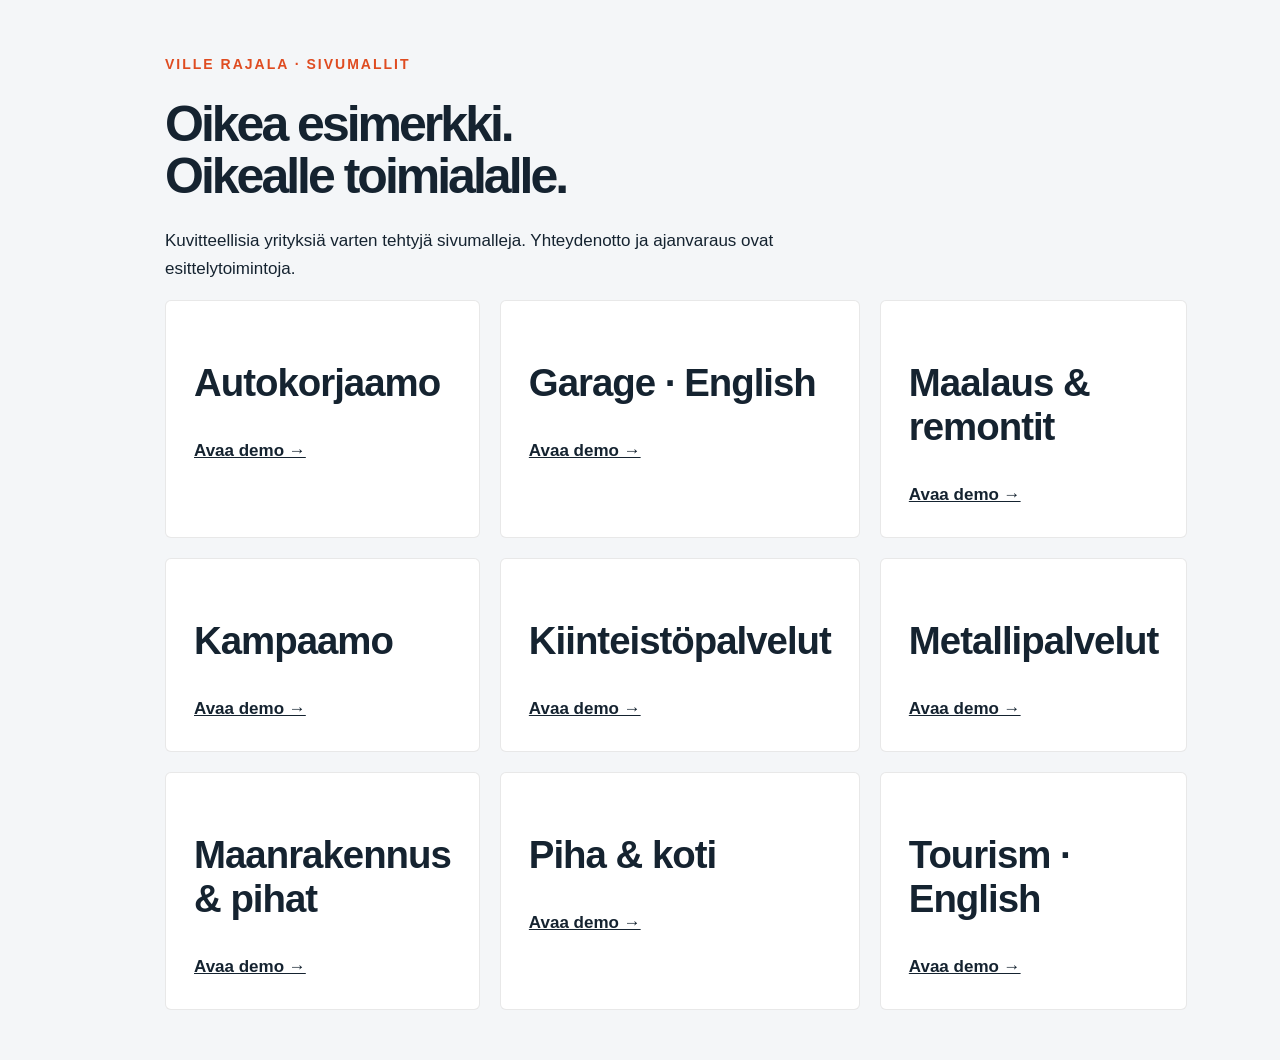
==== commit 45b9f11d: "Add Finnish home and yard demo" ====
--- a/demos.html
+++ b/demos.html
@@ -1,6 +1,7 @@
 <!doctype html>
 <html lang="fi"><head><meta charset="utf-8"><meta name="viewport" content="width=device-width,initial-scale=1"><meta name="robots" content="noindex,nofollow"><title>Toimialakohtaiset sivumallit</title><style>
 *{box-sizing:border-box}html{scroll-behavior:smooth}body{margin:0;font:17px/1.65 Arial,sans-serif;background:var(--paper);color:var(--ink);--paper:#f4f6f8;--ink:#152330;--accent:#df4c21}a{color:inherit}button,a{touch-action:manipulation}button{font:inherit;cursor:pointer}.notice{background:var(--ink);color:white;padding:10px 6%;font-size:14px;text-align:center}header{max-width:1240px;margin:auto;padding:24px 30px;display:flex;align-items:center;justify-content:space-between;gap:20px}.brand{font-size:25px;font-weight:900;letter-spacing:-1px;text-decoration:none}nav{display:flex;gap:25px;font-size:15px}nav a{text-decoration:none}main{max-width:1240px;margin:auto;padding:0 30px}.hero{display:grid;grid-template-columns:1fr 1fr;gap:50px;align-items:center;padding:45px 0 65px}.eyebrow{text-transform:uppercase;letter-spacing:2px;font-size:14px;font-weight:700;color:var(--accent)}h1{font-size:clamp(42px,5.7vw,76px);line-height:1.04;letter-spacing:-3px;margin:20px 0 25px;max-width:720px}h2{font-size:clamp(28px,3vw,40px);line-height:1.15;letter-spacing:-1px}h3{font-size:22px;line-height:1.25}p{max-width:650px}.lead{font-size:20px;color:var(--ink);opacity:.85}.button{display:inline-block;background:var(--ink);color:white;border:0;padding:16px 25px;text-decoration:none;border-radius:4px;font-weight:700}.secondary{margin-left:16px;font-size:15px}.photo{margin:0;position:relative}.photo img{width:100%;height:530px;object-fit:cover;display:block;border-radius:6px}.photo figcaption{font-size:12px;padding:8px 0;opacity:.65}.strip{border-top:1px solid #aaa7;border-bottom:1px solid #aaa7;display:flex;justify-content:space-between;gap:20px;padding:20px 0;font-weight:700}.section{padding:55px 0}.cards{display:grid;grid-template-columns:repeat(3,1fr);gap:20px}.card{background:white;border:1px solid #aaa4;padding:28px;border-radius:6px}.num{color:var(--accent);font-size:14px;letter-spacing:2px}.contact{background:var(--ink);color:white;padding:40px;border-radius:6px;display:grid;grid-template-columns:1.2fr 1fr;gap:40px}.contact h2{margin-top:0}.contact button{background:var(--paper);color:var(--ink);margin:0 8px 12px 0}.fine{font-size:14px;opacity:.75}.steps{display:flex;gap:28px;margin-top:30px}.steps>div{flex:1}footer{max-width:1240px;margin:auto;padding:35px 30px;font-size:14px;display:flex;justify-content:space-between;gap:25px}.gallery-links{display:flex;flex-wrap:wrap;gap:10px}.gallery-links a{padding:8px 12px;border:1px solid #aaa5;border-radius:4px}.hub{max-width:1000px;padding:50px 25px;margin:auto}.hub h1{font-size:50px}.hub .card a{font-weight:bold}.salon{--paper:#fff6f8;--ink:#441932;--accent:#b72865}.salon h1,.salon h2{font-family:Georgia,serif;font-weight:normal;letter-spacing:-2px}.salon .photo img{border-radius:220px 220px 8px 8px}.salon .hero{grid-template-columns:1.1fr .9fr}.trades{--paper:#f2f4ee;--ink:#223d2c;--accent:#9b421d}.trades .card{border-top:5px solid var(--ink)}.property{--paper:#f4f7f1;--ink:#1e3c32;--accent:#477f56}.property .card{border-top:5px solid var(--accent)}.industrial{--paper:#f0f2f3;--ink:#1c2930;--accent:#d66a1f}.industrial .card{border-left:5px solid var(--accent)}.industrial .photo img{filter:saturate(.72) contrast(1.08)}.tourism{--paper:#f0f8fa;--ink:#063b4a;--accent:#087c83}.tourism .hero{grid-template-columns:1.1fr 1fr}.tourism .photo img{border-radius:140px 5px 5px 5px}.tourism h1{font-family:Georgia,serif;font-weight:normal}.tourism .card{border-radius:16px}dialog{max-width:520px;width:calc(100% - 40px);border:0;border-radius:12px;padding:30px;color:var(--ink);box-shadow:0 20px 100px #0005}dialog::backdrop{background:#0008}dialog h2{font-size:28px}a:focus-visible,button:focus-visible{outline:3px solid var(--accent);outline-offset:5px}@media(max-width:760px){header{padding:20px}nav{gap:14px;font-size:14px}main{padding:0 20px}.hero,.salon .hero,.tourism .hero{grid-template-columns:1fr;gap:25px;padding-top:25px}h1{letter-spacing:-2px}.photo img{height:350px}.cards,.contact{grid-template-columns:1fr}.strip{flex-wrap:wrap;font-size:14px}.contact{padding:25px}.steps{flex-direction:column;gap:0}footer{flex-direction:column}.secondary{display:inline-block;margin:15px 0 0}.hub .cards{grid-template-columns:1fr}}@media(prefers-reduced-motion:reduce){html{scroll-behavior:auto}}
+.earthworks{--paper:#f4f1e8;--ink:#273227;--accent:#a64f18}.earthworks .card{border-top:5px solid var(--accent)}.homeyard{--paper:#f7f3e9;--ink:#26372d;--accent:#b35f2e}.homeyard .card{border-top:5px solid var(--accent)}.homeyard .photo img{border-radius:80px 8px 8px 8px}
 </style></head><body><div id="app"></div><dialog id="demoDialog"><h2 id="dialogTitle"></h2><p id="dialogText"></p><button class="button" id="closeDialog">Sulje</button></dialog><script>
 const q=new URLSearchParams(location.search),sector=q.get('sector'),en=q.get('lang')==='en'||sector==='tourism';
 const configs={
@@ -9,10 +10,12 @@
 property:{brand:'PIHA / KIINTEISTÖPALVELUT',eyebrow:'PIHA-ALUEET · TALVIHOITO · YLLÄPITO',title:'Piha kunnossa.\nKausi toisensa jälkeen.',lead:'Sovitut kiinteistön ulkoalueiden työt selkeästi yhdeltä toimijalta. Kerro kohteesta ja tarpeesta — rajataan palvelu yhdessä.',cta:'Pyydä arviota kohteesta',strip:['Piha-alueet','Lumi ja liukkaus','Kiinteistön ylläpito'],services:[['Piha-alueiden hoito','Nurmialueet, harjaukset ja muut sovitut ulkotyöt. Kohteen koko ja hoitotarve käydään läpi ennen tarjousta.'],['Talvihoito','Lumen auraus, hiekoitus ja sovitut talvikauden työt. Vastuut, vasteajat ja alueet määritellään sopimuksessa.'],['Ylläpitotyöt','Kiinteistön sovitut tarkastus- ja ylläpitotehtävät. Palvelun sisältö rajataan kohteen ja asiakkaan tarpeiden mukaan.']],alt:'Kiinteistön piha-alueen hoitoa',image:'https://images.unsplash.com/photo-1599685315640-9ceab2f581ca?auto=format&fit=crop&w=1600&q=85'},
 salon:{brand:'LUMO / HAIR STUDIO',eyebrow:'LEIKKAUKSET · VÄRJÄYKSET · KAMPAUKSET',title:'Sinun hiuksesi.\nSinun tyylisi.',lead:'Pieni muutos tai kokonaan uusi ilme. Kuuntelemme toiveesi ja suunnittelemme hiukset, jotka tuntuvat omilta.',cta:'Kysy vapaata aikaa',strip:['Leikkaus','Väri','Viimeistely'],services:[['Leikkaus & muotoilu','Arkeen sopiva leikkaus alkaa keskustelusta. Kerro hiustesi pituus ja toiveesi aikaa sopiessasi.'],['Väri & sävyt','Pehmeää sävyä tai näkyvämpi muutos. Käydään läpi lähtötilanne ja tavoite ennen käsittelyä.'],['Kampaukset','Juhlapäivän viimeistely tai erityinen hetki. Kerro tilaisuudesta ja tuo halutessasi inspiraatiokuva.']],alt:'Hiusten muotoilua kampaamossa',image:'https://images.unsplash.com/photo-1580618672591-eb180b1a973f?auto=format&fit=crop&w=1600&q=85'},
 industrial:{brand:'TERÄS / METALLIPALVELUT',eyebrow:'HITSAUS · KONEISTUS · ASENNUKSET',title:'Metallityöt.\nMitoista valmiiksi.',lead:'Yksittäinen osa tai sovittu kokonaisuus. Kerro kohde, materiaali ja mitat — rajataan toteutus ennen työn aloitusta.',cta:'Pyydä arviota työstä',strip:['Hitsaus','Koneistus','Asennukset'],services:[['Hitsaus ja korjaukset','Teräs- ja metallirakenteiden sovitut hitsaus- ja korjaustyöt. Materiaali, mitat ja käyttökohde käydään läpi ennen tarjousta.'],['Koneistus ja valmistus','Yksittäiset osat ja pienet sarjat piirustusten tai sovittujen mittojen mukaan. Toleranssit ja toimitussisältö vahvistetaan etukäteen.'],['Asennus ja huolto','Sovitut asennus- ja kunnossapitotyöt yrityksille ja muille asiakkaille. Kohde, työvaiheet ja turvallisuusvaatimukset määritellään ennen toteutusta.']],alt:'Metallityötä teollisessa työympäristössä',image:'https://images.unsplash.com/photo-1504917595217-d4dc5ebe6122?auto=format&fit=crop&w=1600&q=85'},
+earthworks:{brand:'PERUSTA / MAANRAKENNUS & PIHAT',eyebrow:'POHJATYÖT · SALAOJAT · PIHARAKENTAMINEN',title:'Hyvä pohja.\nToimiva piha.',lead:'Maanrakennuksen ja pihatöiden sisältö selkeästi yhdellä sivulla. Kerro kohteesta, sijainnista ja tarpeesta — rajataan seuraava askel yhdessä.',cta:'Pyydä arviota kohteesta',strip:['Pohjatyöt','Salaojitus','Piharakentaminen'],services:[['Pohja- ja kaivuutyöt','Rakennusten, pihojen ja kulkuväylien sovitut pohjatyöt. Kohteen tiedot, maaperä ja työn rajaus käydään läpi ennen tarjousta.'],['Salaojat ja kuivatus','Salaojitukset sekä muut sovitut vedenhallinnan työt. Ratkaisu suunnitellaan kohteen lähtötietojen ja tarvittavien lupien mukaan.'],['Pihat ja vihertyöt','Pihan muotoilu, istutusalueiden pohjat ja muut sovitut pihatyöt. Materiaalit, työvaiheet ja viimeistely vahvistetaan etukäteen.']],alt:'Kaivinkone työskentelee maanrakennuskohteessa',image:'https://images.unsplash.com/photo-1504307651254-35680f356dfd?auto=format&fit=crop&w=1600&q=85'},
+homeyard:{brand:'KOTO / PIHA & KOTI',eyebrow:'PIHARAKENTAMINEN · ULKOTYÖT · PIENREMONTOINTI',title:'Toimiva piha.\nViihtyisä koti.',lead:'Pihan ja kodin pienet muutokset yhdeltä tekijältä. Kerro kohteesta ja toiveestasi — rajataan työ selkeästi ennen tarjousta.',cta:'Kerro kohteestasi',strip:['Piharakentaminen','Ulkorakentaminen','Pienremontit'],services:[['Piharakentaminen','Pihan rakenteet, istutusalueet ja muut sovitut pihatyöt. Materiaalit, työvaiheet ja viimeistely käydään läpi ennen tarjousta.'],['Terassit ja ulkotyöt','Terassit, portaat, istutuslaatikot ja muut sovitut ulkorakenteet. Mitat, materiaalit ja työn rajaus vahvistetaan etukäteen.'],['Pinta- ja pienremontit','Kodin sovitut pienet korjaukset ja pintojen uudistukset. Kohde suojataan ja työn sisältö sekä viimeistely sovitaan ennen aloitusta.']],alt:'Pihan puurakenteita ja istutuksia',image:'https://images.unsplash.com/photo-1598902108854-10e335adac99?auto=format&fit=crop&w=1600&q=85'},
 tourism:{brand:'NUSA / ISLAND DAYS',eyebrow:'PRIVATE DAY TRIPS · ISLAND LIFE',title:'Less rushing.\nMore island.',lead:'Make room for the places you came to see. Plan a personal day around the coast, local stops and time on the water.',cta:'Plan a day out',strip:['Coastal days','Private itineraries','Local stops'],services:[['Coast & islands','Tell us where you’re staying and what you’d like to explore. Routes depend on local conditions and availability.'],['Your own pace','A day designed around your group. Discuss the stops, travel time and what is included before confirming.'],['A little more local','Leave time for a village stop, a market or a quiet view. Share your interests and we’ll shape a suggested day.']],alt:'Tropical Indonesian coast',image:'https://images.unsplash.com/photo-1678449722615-80036bf6e762?auto=format&fit=crop&w=1600&q=85'}
 };
 const escape=s=>String(s).replace(/[&<>"']/g,c=>({'&':'&amp;','<':'&lt;','>':'&gt;','"':'&quot;',"'":'&#39;'}[c]));
-if(!configs[sector]){document.getElementById('app').innerHTML='<div class="hub"><span class="eyebrow">Ville Rajala · Sivumallit</span><h1>Oikea esimerkki.<br>Oikealle toimialalle.</h1><p>Kuvitteellisia yrityksiä varten tehtyjä sivumalleja. Yhteydenotto ja ajanvaraus ovat esittelytoimintoja.</p><div class="cards">'+[['garage','fi','Autokorjaamo'],['garage','en','Garage · English'],['trades','fi','Maalaus & remontit'],['salon','fi','Kampaamo'],['property','fi','Kiinteistöpalvelut'],['industrial','fi','Metallipalvelut'],['tourism','en','Tourism · English']].map(([s,l,t])=>'<article class="card"><h2>'+t+'</h2><a href="?sector='+s+'&lang='+l+'">Avaa demo →</a></article>').join('')+'</div></div>'}else{
+if(!configs[sector]){document.getElementById('app').innerHTML='<div class="hub"><span class="eyebrow">Ville Rajala · Sivumallit</span><h1>Oikea esimerkki.<br>Oikealle toimialalle.</h1><p>Kuvitteellisia yrityksiä varten tehtyjä sivumalleja. Yhteydenotto ja ajanvaraus ovat esittelytoimintoja.</p><div class="cards">'+[['garage','fi','Autokorjaamo'],['garage','en','Garage · English'],['trades','fi','Maalaus & remontit'],['salon','fi','Kampaamo'],['property','fi','Kiinteistöpalvelut'],['industrial','fi','Metallipalvelut'],['earthworks','fi','Maanrakennus & pihat'],['homeyard','fi','Piha & koti'],['tourism','en','Tourism · English']].map(([s,l,t])=>'<article class="card"><h2>'+t+'</h2><a href="?sector='+s+'&lang='+l+'">Avaa demo →</a></article>').join('')+'</div></div>'}else{
 const c=configs[sector],english=en;document.documentElement.lang=english?'en':'fi';document.body.className=sector;const v=k=>english&&c['en'+k]?c['en'+k]:c[k];const brand=v('brand');document.title=brand+' — '+(english?'Fictional website demo':'Kuvitteellinen sivumalli');
 const services=v('services');document.getElementById('app').innerHTML=`<div class="notice">${english?'DEMO · Fictional business. No services can be booked or purchased here.':'ESITTELYMALLI · Kuvitteellinen yritys. Sivulta ei voi tilata palveluja.'}</div><header><a class="brand" href="#">${escape(brand)}</a><nav><a href="#services">${english?'Services':'Palvelut'}</a><a href="#contact">${english?'Contact':'Yhteydenotto'}</a></nav></header><main><section class="hero"><div><div class="eyebrow">${escape(v('eyebrow'))}</div><h1>${escape(v('title')).replace(/\n/g,'<br>')}</h1><p class="lead">${escape(v('lead'))}</p><a class="button" href="#contact">${escape(v('cta'))}</a><br><a class="secondary" href="#services">${english?'Explore the services':'Tutustu palveluihin'}</a></div><figure class="photo"><img src="${escape(c.image)}" alt="${escape(v('alt'))}" width="700" height="700"><figcaption>${english?'Illustrative stock photograph — not this fictional business.':'Kuvituskuva — ei kuvitteellisen yrityksen asiakastyö.'}</figcaption></figure></section><div class="strip">${v('strip').map(t=>'<span>'+escape(t)+'</span>').join('')}</div><section id="services" class="section"><span class="eyebrow">${english?'A place to start':'Mistä aloitetaan?'}</span><h2>${english?'Choose what you need.':'Palvelut sinun tarpeisiisi.'}</h2><div class="cards">${services.map(([t,d],i)=>'<article class="card"><span class="num">0'+(i+1)+'</span><h3>'+escape(t)+'</h3><p>'+escape(d)+'</p></article>').join('')}</div><div class="steps">${(english?['01 · Tell us what you have in mind','02 · Agree the details and price','03 · Confirm before work begins']:['01 · Kerro tarpeestasi','02 · Sovitaan sisältö ja hinta','03 · Vahvistetaan toteutus']).map(t=>'<div><p>'+t+'</p></div>').join('')}</div></section><section id="contact" class="section"><div class="contact"><div><h2>${escape(v('cta'))}</h2><p>${english?'Share your preferred date and a few details. In a real customer site, these buttons connect directly to the business.':'Kerro toivomasi ajankohta ja muutama tieto tarpeestasi. Asiakkaan valmiilla sivulla painikkeet yhdistävät suoraan yritykseen.'}</p><p class="fine">${english?'Demo contact details: no real address, hours or phone number is represented.':'Esittelymalli: todellinen osoite, aukioloajat ja yhteystiedot lisätään asiakkaan hyväksynnällä.'}</p></div><div><button class="button demo-action">${sector==='tourism'?'WhatsApp · demo':english?'Call · demo':'Soita · esittely'}</button><button class="button demo-action">${english?'Email · demo':'Sähköposti · esittely'}</button><p class="fine">${english?'No message is sent. This example does not collect personal information.':'Viestiä ei lähetetä. Tämä esimerkki ei kerää henkilötietoja.'}</p></div></div></section></main><footer><span>${escape(brand)} · ${english?'Fictional design example':'Kuvitteellinen sivumalli'}</span><a href="demos.html">${english?'All demo sites':'Kaikki sivumallit'}</a></footer>`;
 const dialog=document.getElementById('demoDialog');document.getElementById('dialogTitle').textContent=english?'This is a demo':'Tämä on esittelytoiminto';document.getElementById('dialogText').textContent=english?'On a commissioned site, this button opens the business’s approved contact channel. No call, booking or message has been made.':'Tilatulla sivulla painike avaa yrityksen hyväksymän yhteydenottokanavan. Puhelua, varausta tai viestiä ei ole tehty.';document.getElementById('closeDialog').textContent=english?'Close':'Sulje';document.querySelectorAll('.demo-action').forEach(b=>b.addEventListener('click',()=>dialog.showModal()));document.getElementById('closeDialog').onclick=()=>dialog.close();
